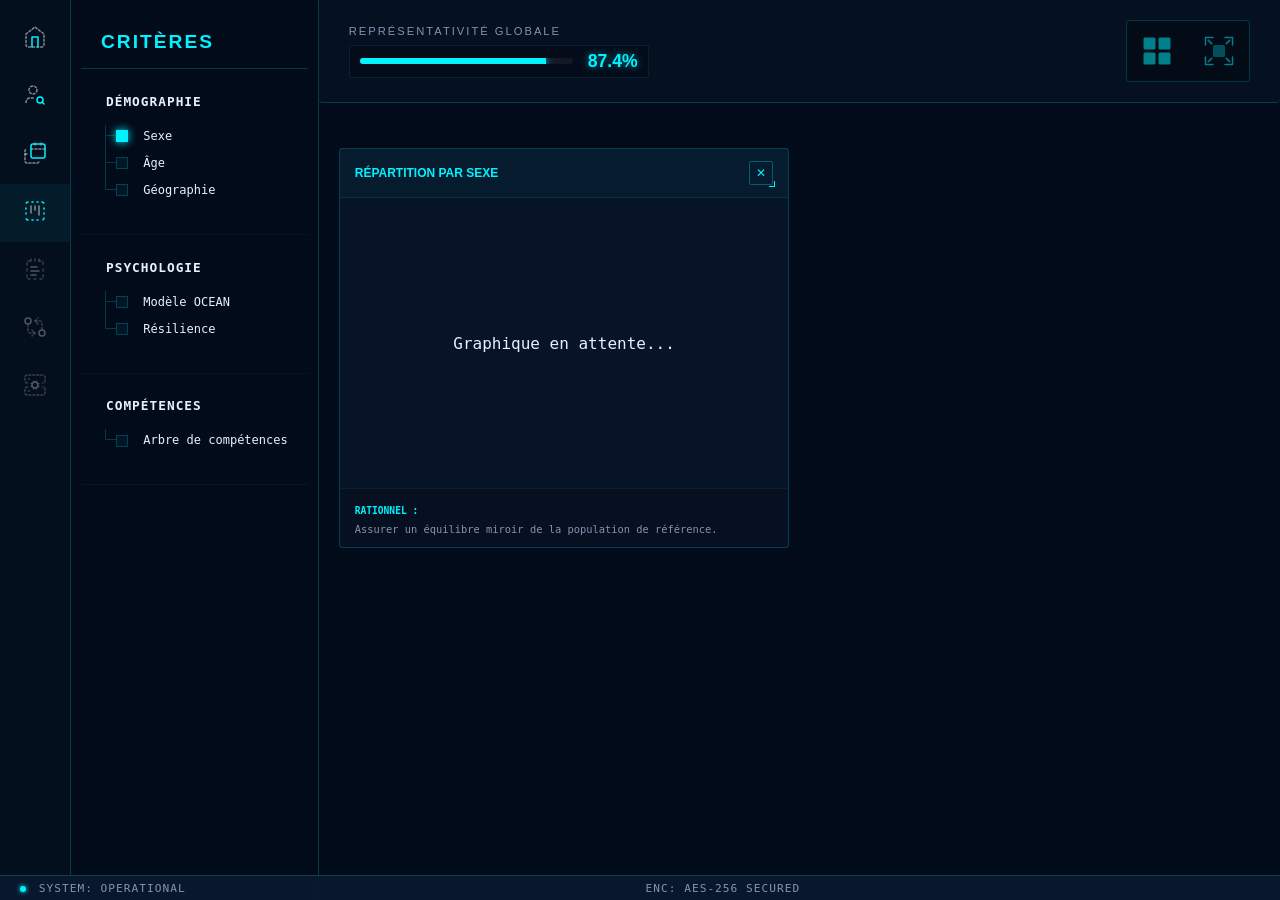
==== pages/analysis.html @ e0ff3b67 "Initialization of analysis page" ====
<!DOCTYPE html>
<html lang="fr">
<head>
    <meta charset="UTF-8">
    <base href="./../">
    <title>AIDA | Analyse du panel</title>
    <link rel="stylesheet" href="css/style.css">
    <link rel="stylesheet" href="css/analysis.css">
    <link rel="icon" type="image/svg+xml" href="assets/svg/favicon.svg">
    <link href="assets/fonts/Orbitron-VariableFont_wght.ttf" rel="stylesheet">
</head>
<body class="page-analyses">
    <div class="app-container">
        <nav class="side-nav" id="main-nav"></nav>

        <aside class="search-panel compact">
            <header class="panel-header">
                <h2>CRITÈRES</h2>
            </header>
            
            <div class="scroll-list">
                <div class="scroll-item compact-group">
                    <h3 class="compact-group-title">DÉMOGRAPHIE</h3>
                    <ul class="criteria-tree">
                        <li>
                            <label class="tree-node">
                                <input type="checkbox" data-criteria="sexe" checked>
                                <span class="custom-checkbox"></span> Sexe
                            </label>
                        </li>
                        <li>
                            <label class="tree-node">
                                <input type="checkbox" data-criteria="age">
                                <span class="custom-checkbox"></span> Âge
                            </label>
                        </li>
                        <li>
                            <label class="tree-node">
                                <input type="checkbox" data-criteria="geographie">
                                <span class="custom-checkbox"></span> Géographie
                            </label>
                        </li>
                    </ul>
                </div>

                <div class="scroll-item compact-group">
                    <h3 class="compact-group-title">PSYCHOLOGIE</h3>
                    <ul class="criteria-tree">
                        <li>
                            <label class="tree-node">
                                <input type="checkbox" data-criteria="ocean">
                                <span class="custom-checkbox"></span> Modèle OCEAN
                            </label>
                        </li>
                        <li>
                            <label class="tree-node">
                                <input type="checkbox" data-criteria="resilience">
                                <span class="custom-checkbox"></span> Résilience
                            </label>
                        </li>
                    </ul>
                </div>

                <div class="scroll-item compact-group">
                    <h3 class="compact-group-title">COMPÉTENCES</h3>
                    <ul class="criteria-tree">
                        <li>
                            <label class="tree-node">
                                <input type="checkbox" data-criteria="skills">
                                <span class="custom-checkbox"></span> Arbre de compétences
                            </label>
                        </li>
                    </ul>
                </div>
            </div>
        </aside>

        <main class="analysis-workspace">
            <header class="workspace-header">
                <div class="global-kpi">
                    <span class="label">REPRÉSENTATIVITÉ GLOBALE</span>
                    <div class="kpi-gauge-container">
                        <div class="kpi-fill-bg">
                            <div class="kpi-fill" style="width: 87.4%;"></div>
                        </div>
                        <span class="kpi-value">87.4%</span>
                    </div>
                </div>
                
                <div class="view-options">
                    <button class="view-btn active" title="Vue Grille">
                        <svg width="36" height="36">
                            <use href="assets/svg/icons.svg#four_square"></use>
                        </svg>
                    </button>
                    <button class="view-btn active" title="Vue Grille">
                        <svg width="36" height="36">
                            <use href="assets/svg/icons.svg#focus_expand"></use>
                        </svg>
                    </button>
                </div>
            </header>

            <div class="analysis-grid" id="analysis-grid">
                <div class="analysis-card">
                    <div class="card-header">
                        <h4 class="card-title">RÉPARTITION PAR SEXE</h4>
                        <div class="card-actions">
                            <button class="close-button">✕</button>
                        </div>
                    </div>
                    
                    <div class="card-content">
                        <div class="chart-container">
                            <div class="placeholder-graphic">Graphique en attente...</div>
                        </div>
                    </div>

                    <div class="card-footer">
                        <div class="rationale">
                            <span class="label">RATIONNEL :</span>
                            <p>Assurer un équilibre miroir de la population de référence.</p>
                        </div>
                    </div>
                </div>
            </div>
        </main>
    </div>

    <footer class="system-bar">
        <div class="status-item">
            <span class="dot pulse"></span> SYSTEM: OPERATIONAL
        </div>
        <div class="status-item">
            ENC: AES-256 SECURED
        </div>
        <div class="status-item" id="live-clock">
            </div>
    </footer>

    <script src="js/config-nav.js"></script>
    <script src="js/analysis-loader.js"></script>

</body>
</html>
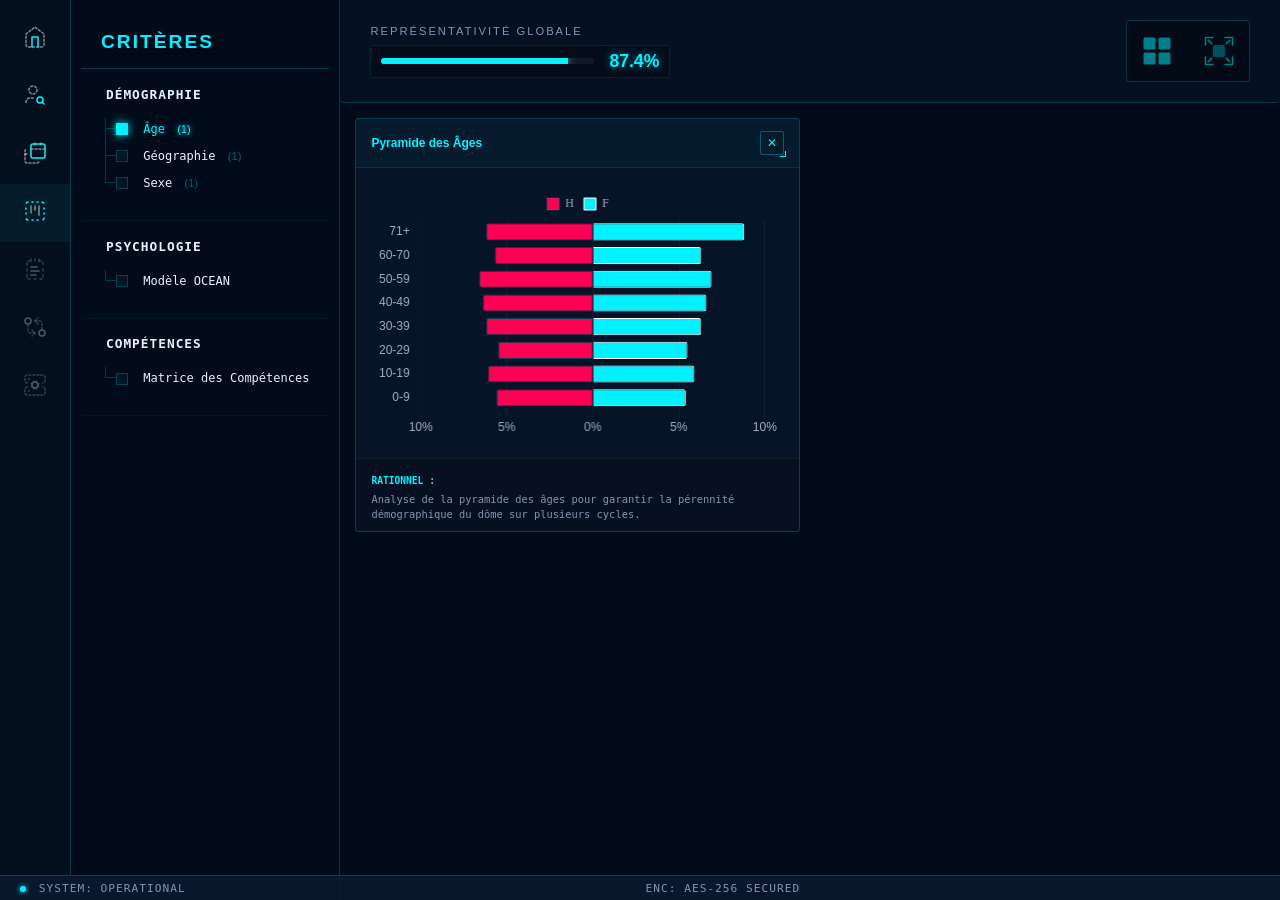
==== commit 8e4845d7: "Add automatic management of criteria and three visuals" ====
--- a/pages/analysis.html
+++ b/pages/analysis.html
@@ -19,59 +19,6 @@
             </header>
             
             <div class="scroll-list">
-                <div class="scroll-item compact-group">
-                    <h3 class="compact-group-title">DÉMOGRAPHIE</h3>
-                    <ul class="criteria-tree">
-                        <li>
-                            <label class="tree-node">
-                                <input type="checkbox" data-criteria="sexe" checked>
-                                <span class="custom-checkbox"></span> Sexe
-                            </label>
-                        </li>
-                        <li>
-                            <label class="tree-node">
-                                <input type="checkbox" data-criteria="age">
-                                <span class="custom-checkbox"></span> Âge
-                            </label>
-                        </li>
-                        <li>
-                            <label class="tree-node">
-                                <input type="checkbox" data-criteria="geographie">
-                                <span class="custom-checkbox"></span> Géographie
-                            </label>
-                        </li>
-                    </ul>
-                </div>
-
-                <div class="scroll-item compact-group">
-                    <h3 class="compact-group-title">PSYCHOLOGIE</h3>
-                    <ul class="criteria-tree">
-                        <li>
-                            <label class="tree-node">
-                                <input type="checkbox" data-criteria="ocean">
-                                <span class="custom-checkbox"></span> Modèle OCEAN
-                            </label>
-                        </li>
-                        <li>
-                            <label class="tree-node">
-                                <input type="checkbox" data-criteria="resilience">
-                                <span class="custom-checkbox"></span> Résilience
-                            </label>
-                        </li>
-                    </ul>
-                </div>
-
-                <div class="scroll-item compact-group">
-                    <h3 class="compact-group-title">COMPÉTENCES</h3>
-                    <ul class="criteria-tree">
-                        <li>
-                            <label class="tree-node">
-                                <input type="checkbox" data-criteria="skills">
-                                <span class="custom-checkbox"></span> Arbre de compétences
-                            </label>
-                        </li>
-                    </ul>
-                </div>
             </div>
         </aside>
 
@@ -88,12 +35,12 @@
                 </div>
                 
                 <div class="view-options">
-                    <button class="view-btn active" title="Vue Grille">
+                    <button class="view-btn active" id="btn-grid" title="Vue Grille">
                         <svg width="36" height="36">
                             <use href="assets/svg/icons.svg#four_square"></use>
                         </svg>
                     </button>
-                    <button class="view-btn active" title="Vue Grille">
+                    <button class="view-btn active" id="btn-focus" title="Vue Plein Ecran">
                         <svg width="36" height="36">
                             <use href="assets/svg/icons.svg#focus_expand"></use>
                         </svg>
@@ -101,28 +48,7 @@
                 </div>
             </header>
 
-            <div class="analysis-grid" id="analysis-grid">
-                <div class="analysis-card">
-                    <div class="card-header">
-                        <h4 class="card-title">RÉPARTITION PAR SEXE</h4>
-                        <div class="card-actions">
-                            <button class="close-button">✕</button>
-                        </div>
-                    </div>
-                    
-                    <div class="card-content">
-                        <div class="chart-container">
-                            <div class="placeholder-graphic">Graphique en attente...</div>
-                        </div>
-                    </div>
-
-                    <div class="card-footer">
-                        <div class="rationale">
-                            <span class="label">RATIONNEL :</span>
-                            <p>Assurer un équilibre miroir de la population de référence.</p>
-                        </div>
-                    </div>
-                </div>
+            <div class="analysis-grid grid-mode" id="analysis-grid">
             </div>
         </main>
     </div>
@@ -140,6 +66,7 @@
 
     <script src="js/config-nav.js"></script>
     <script src="js/analysis-loader.js"></script>
-
+    <script src="js/visual-engine.js"></script>
+    <script src="js/vendor/chart.umd.min.js"></script>
 </body>
 </html>
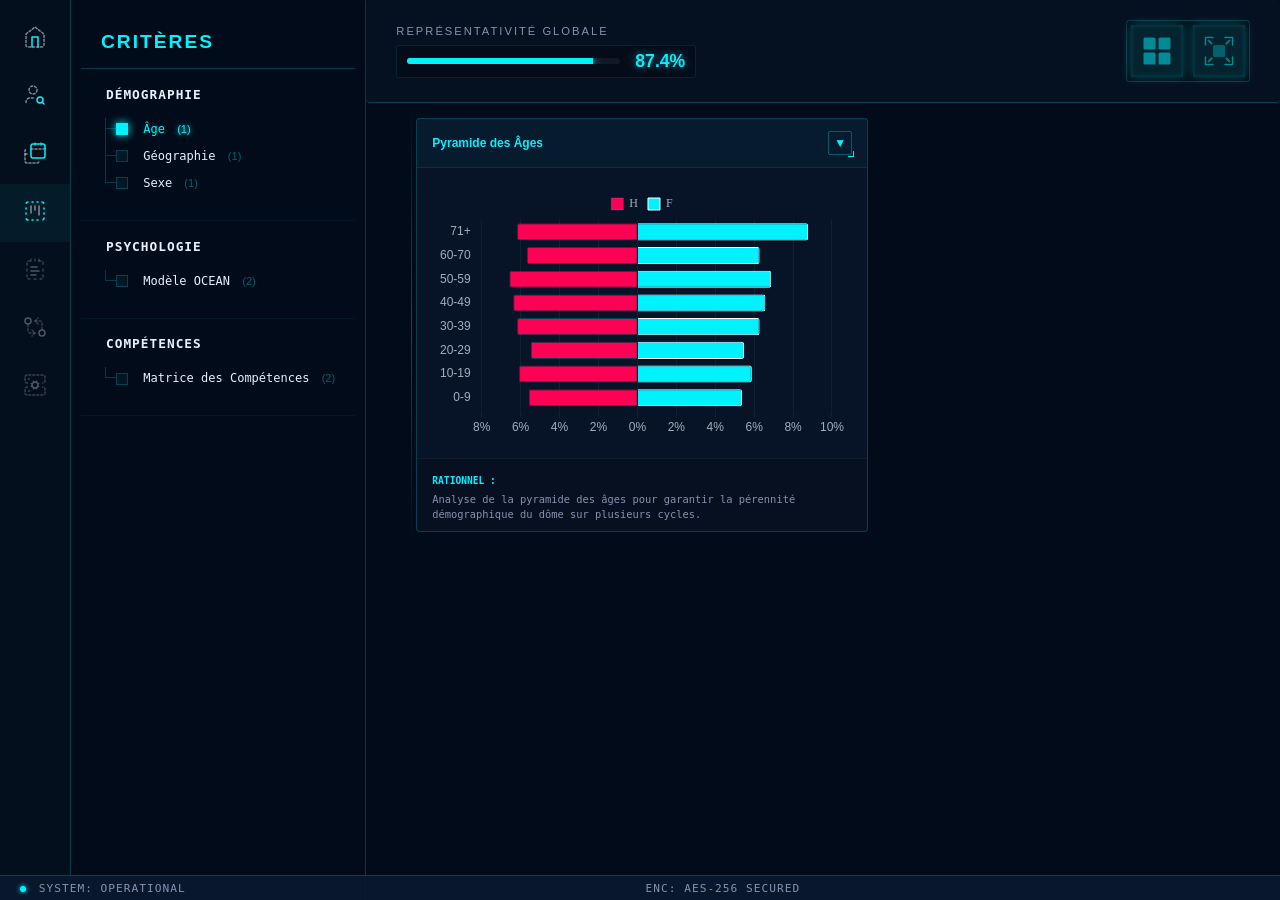
==== commit a0f0efa0: "Update font for charts" ====
--- a/pages/analysis.html
+++ b/pages/analysis.html
@@ -64,9 +64,12 @@
             </div>
     </footer>
 
+    <!-- chart.umd.min.js shall be loaded first to manage depencies with visual-engine.js -->
+    <script src="js/vendor/chart.umd.min.js"></script>
+
     <script src="js/config-nav.js"></script>
     <script src="js/analysis-loader.js"></script>
     <script src="js/visual-engine.js"></script>
-    <script src="js/vendor/chart.umd.min.js"></script>
+
 </body>
 </html>
